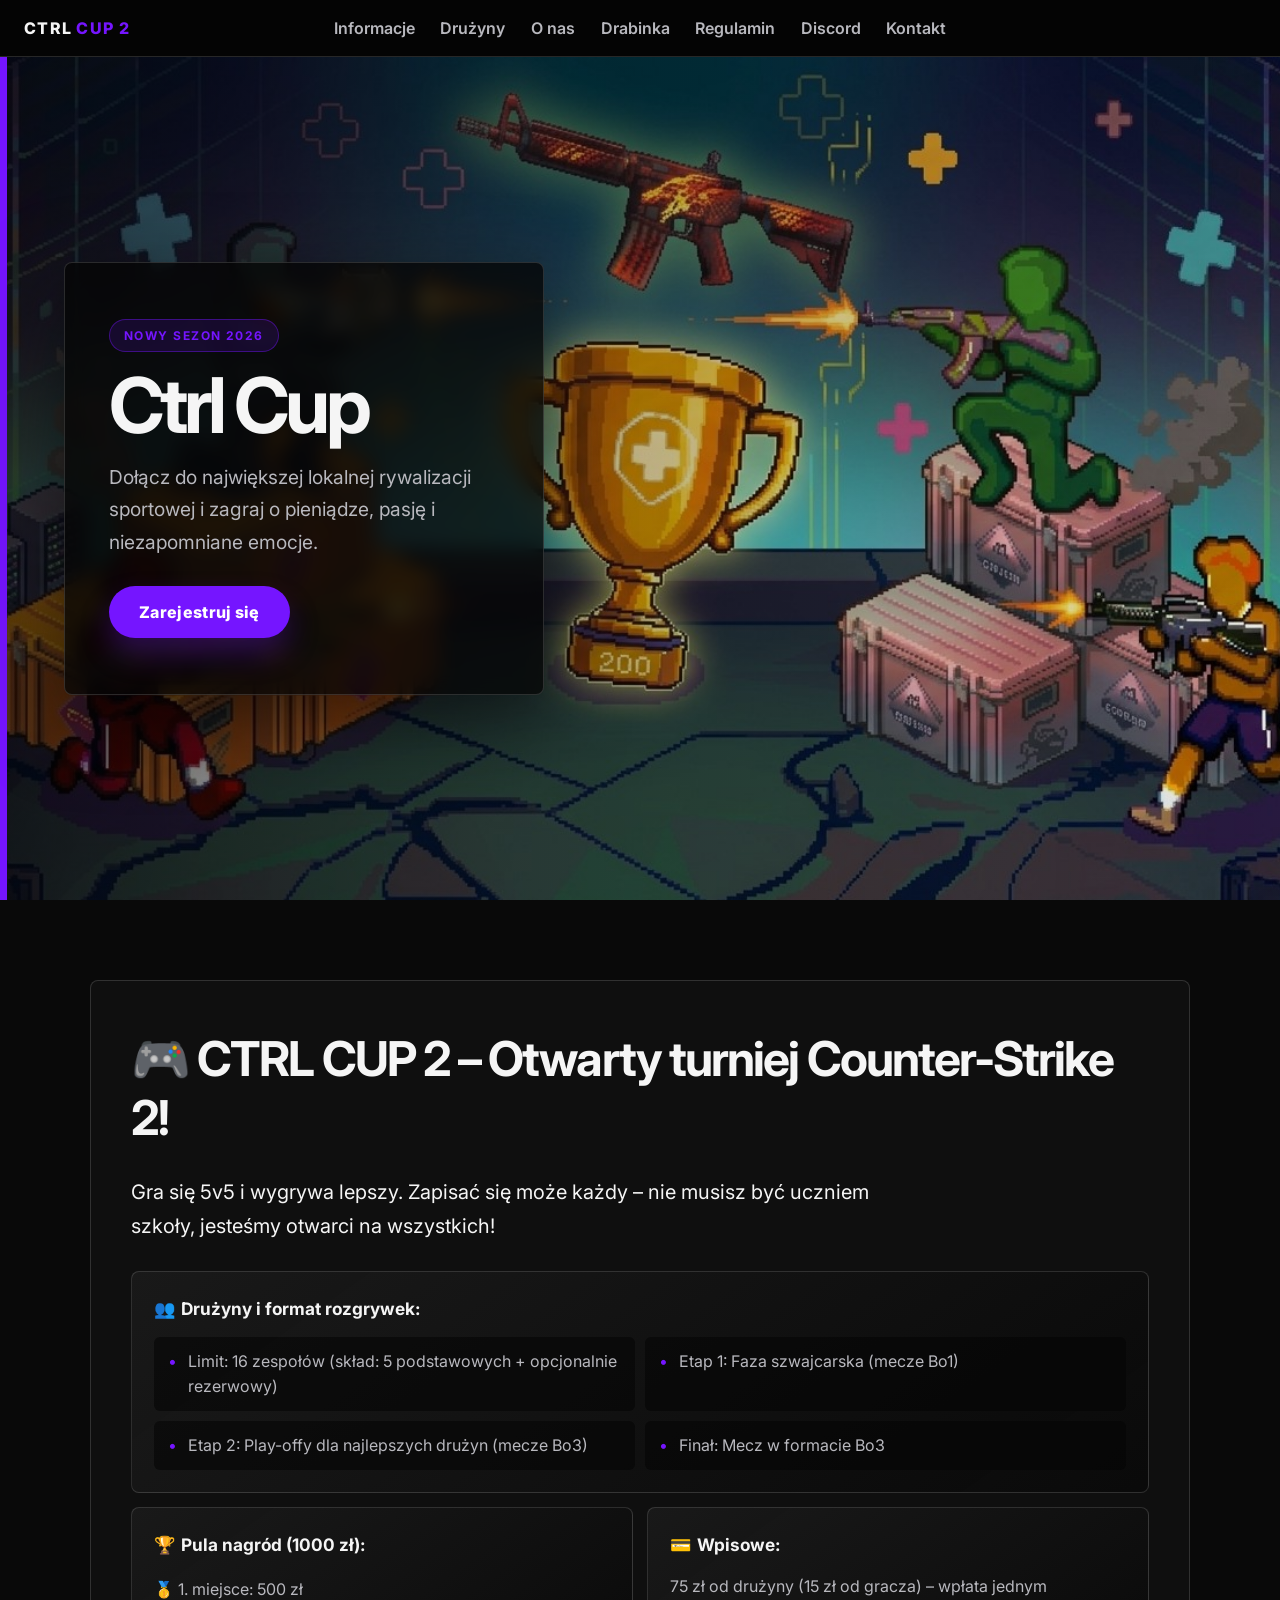
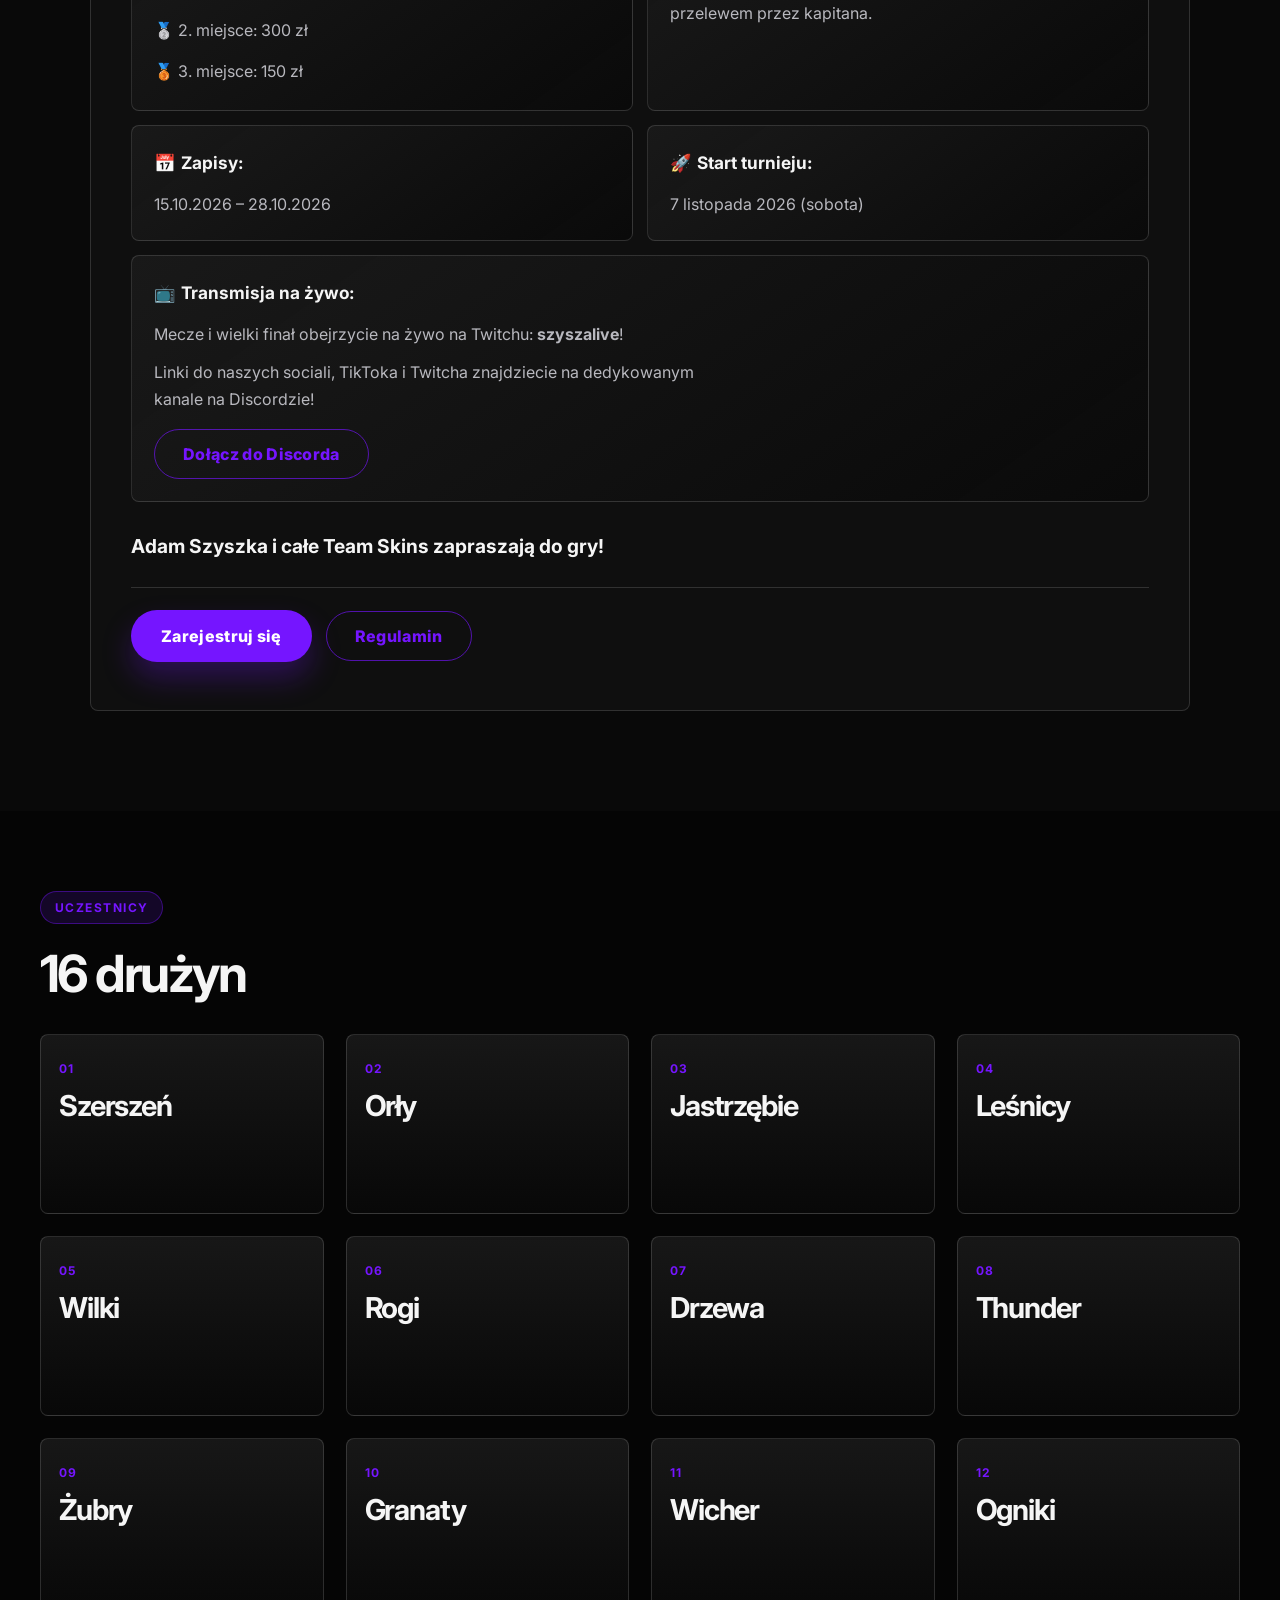
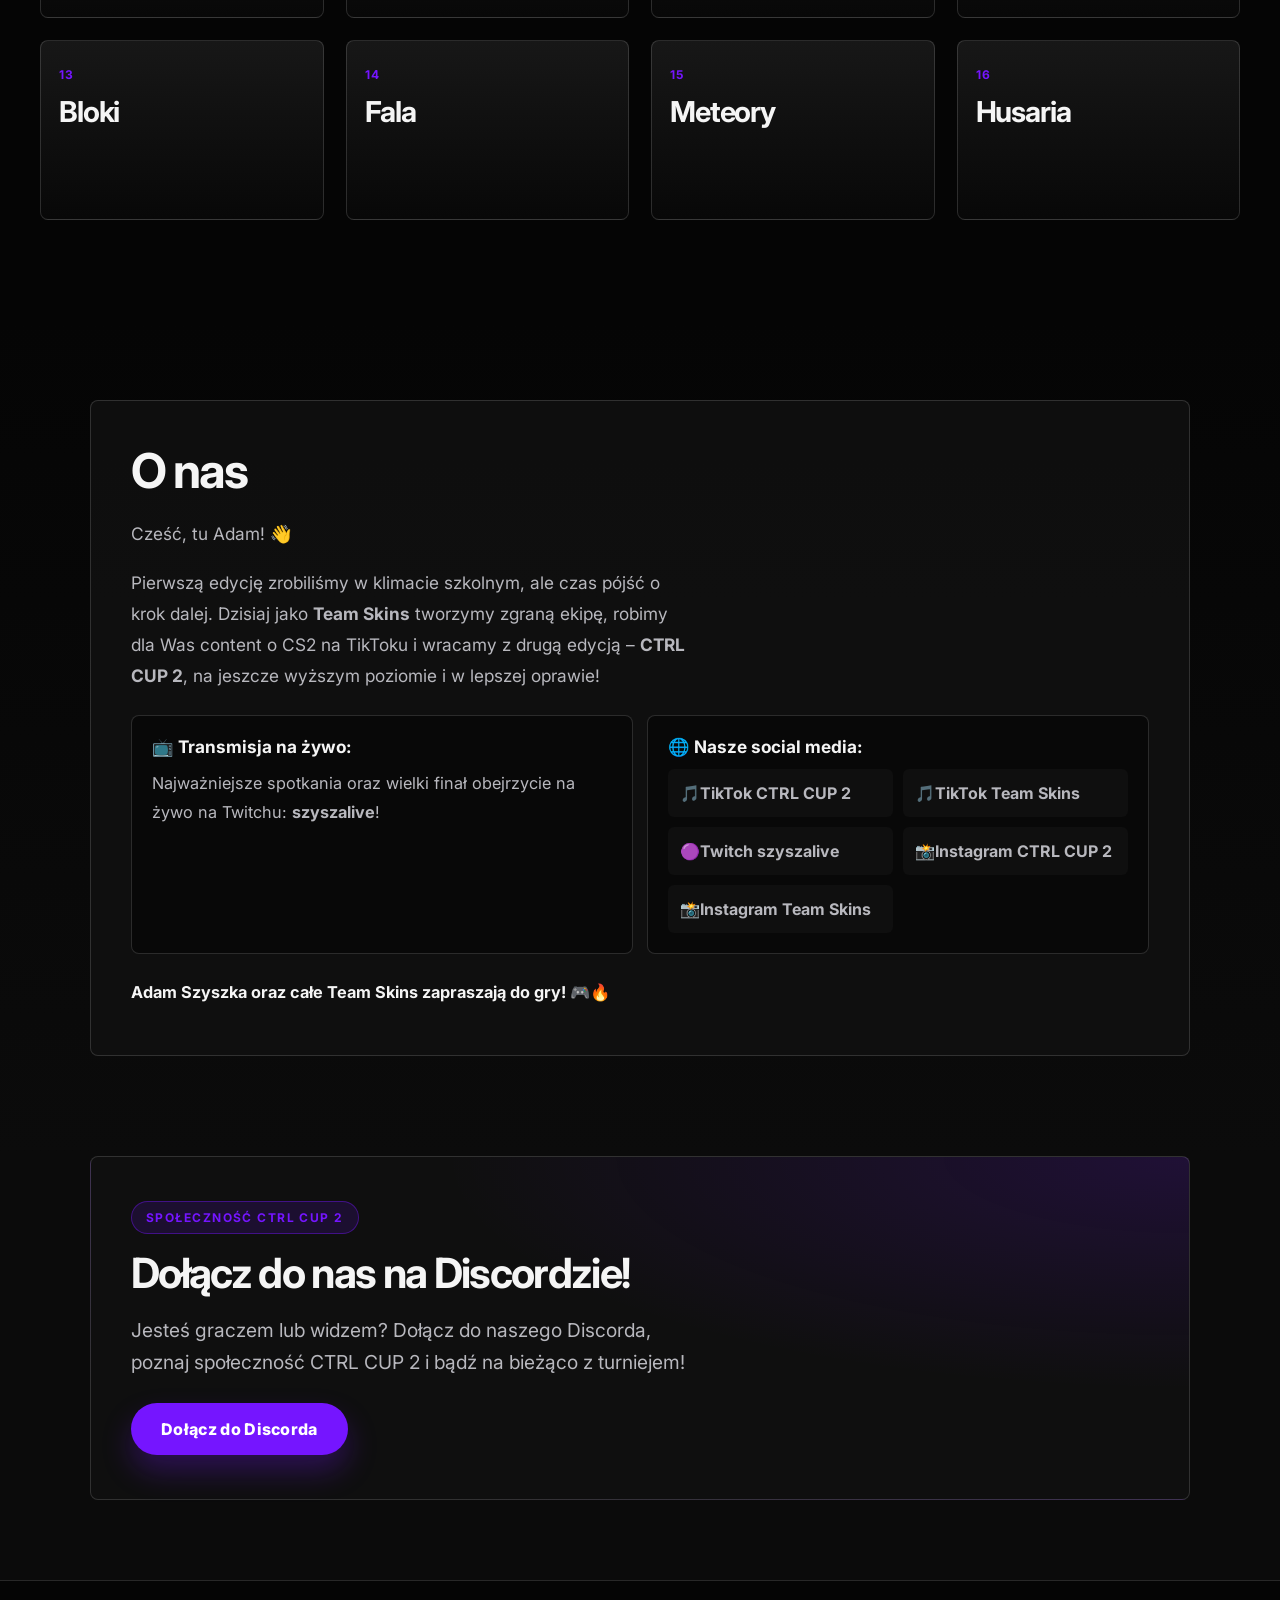
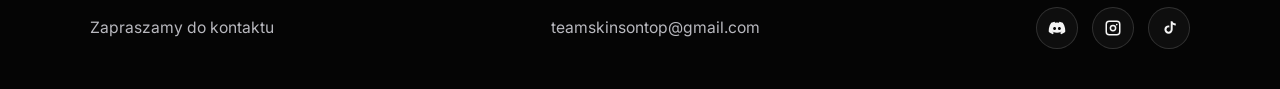
==== index.html @ 1007442a "Working site" ====
<!doctype html>
<html lang="pl">
  <head>
    <meta charset="UTF-8" />
    <meta name="viewport" content="width=device-width, initial-scale=1.0" />
    <title>Ctrl Cup</title>
    <meta
      name="description"
      content="Turniej Szyszka – sportowa rywalizacja w nowoczesnym, ciemnym stylu."
    />
    <link rel="preconnect" href="https://fonts.googleapis.com" />
    <link rel="preconnect" href="https://fonts.gstatic.com" crossorigin />
    <link
      href="https://fonts.googleapis.com/css2?family=Inter:wght@400;500;600;700;800&display=swap"
      rel="stylesheet"
    />
    <link rel="stylesheet" href="style.css" />
  </head>
  <body>
    <header class="topbar">
      <div class="topbar__inner">
        <a
          class="topbar__logo"
          href="index.html"
          aria-label="CTRL CUP 2 — strona główna"
        >
          CTRL <span>CUP 2</span>
        </a>
        <button
          class="topbar__toggle"
          type="button"
          aria-label="Otwórz menu"
          aria-expanded="false"
          aria-controls="main-menu"
        >
          <span></span>
          <span></span>
          <span></span>
        </button>
        <nav class="topbar__nav" id="main-menu" aria-label="Menu główne">
          <a href="#informacje">Informacje</a>
          <a href="#druzyny">Drużyny</a>
          <a href="#about">O nas</a>
          <a href="jce-cup-swiss.html">Drabinka</a>
          <a href="regulamin.html">Regulamin</a>
          <a href="#discord">Discord</a>
          <a href="#contact">Kontakt</a>
        </nav>
      </div>
    </header>

    <main>
      <section class="hero" id="info">
        <div class="hero__content">
          <span class="eyebrow">Nowy sezon 2026</span>
          <h1>Ctrl Cup</h1>
          <p>
            Dołącz do największej lokalnej rywalizacji sportowej i zagraj o
            pieniądze, pasję i niezapomniane emocje.
          </p>
          <a
            class="primary-button"
            href="https://forms.gle/97LuzkFLxZJKTamG8"
            target="_blank"
            rel="noopener noreferrer"
            >Zarejestruj się</a
          >
        </div>
      </section>

      <section class="info" id="informacje">
        <div class="info__container">
          <h2>
            🎮 <strong>CTRL CUP 2</strong> – Otwarty turniej Counter-Strike 2!
          </h2>
          <p class="info__intro">
            Gra się 5v5 i wygrywa lepszy. Zapisać się może każdy – nie musisz
            być uczniem szkoły, jesteśmy otwarci na wszystkich!
          </p>
          <div class="info__cards">
            <article class="info__card info__card--format">
              <p class="info__card-title">
                👥 <strong>Drużyny i format rozgrywek:</strong>
              </p>
              <ul>
                <li>
                  Limit: 16 zespołów (skład: 5 podstawowych + opcjonalnie
                  rezerwowy)
                </li>
                <li>Etap 1: Faza szwajcarska (mecze Bo1)</li>
                <li>Etap 2: Play-offy dla najlepszych drużyn (mecze Bo3)</li>
                <li>Finał: Mecz w formacie Bo3</li>
              </ul>
            </article>
            <article class="info__card">
              <p class="info__card-title">
                🏆 <strong>Pula nagród (1000 zł):</strong>
              </p>
              <ul class="info__prizes">
                <li>🥇 1. miejsce: 500 zł</li>
                <li>🥈 2. miejsce: 300 zł</li>
                <li>🥉 3. miejsce: 150 zł</li>
              </ul>
            </article>
            <article class="info__card">
              <p class="info__card-title">💳 <strong>Wpisowe:</strong></p>
              <p>
                75 zł od drużyny (15 zł od gracza) – wpłata jednym przelewem
                przez kapitana.
              </p>
            </article>
            <article class="info__card">
              <p class="info__card-title">📅 <strong>Zapisy:</strong></p>
              <p>15.10.2026 – 28.10.2026</p>
            </article>
            <article class="info__card">
              <p class="info__card-title">
                🚀 <strong>Start turnieju:</strong>
              </p>
              <p>7 listopada 2026 (sobota)</p>
            </article>
            <article class="info__card info__card--stream">
              <p class="info__card-title">
                📺 <strong>Transmisja na żywo:</strong>
              </p>
              <p>
                Mecze i wielki finał obejrzycie na żywo na Twitchu:
                <strong>szyszalive</strong>!
              </p>
              <p>
                Linki do naszych sociali, TikToka i Twitcha znajdziecie na
                dedykowanym kanale na Discordzie!
              </p>
              <a
                href="https://discord.gg/KyXP9p6bDp"
                class="secondary-button"
                target="_blank"
                rel="noopener noreferrer"
                >Dołącz do Discorda</a
              >
            </article>
          </div>
          <p class="info__closing">
            Adam Szyszka i całe Team Skins zapraszają do gry!
          </p>
          <div class="info__actions">
            <a
              class="primary-button"
              href="https://forms.gle/97LuzkFLxZJKTamG8"
              target="_blank"
              rel="noopener noreferrer"
              >Zarejestruj się</a
            >
            <a href="regulamin.html" class="secondary-button">Regulamin</a>
          </div>
        </div>
      </section>

      <section class="teams" id="druzyny" aria-label="Drużyny turnieju">
        <div class="teams__container">
          <div class="teams__header">
            <span class="eyebrow">Uczestnicy</span>
            <h2>16 drużyn</h2>
          </div>

          <div class="team-grid">
            <article class="team-card">
              <div class="team-card__content">
                <span class="team-card__number">01</span>
                <h3>Szerszeń</h3>
              </div>
              <ul class="team-card__players">
                <li>Jan</li>
                <li>Bartek</li>
                <li>Michał</li>
                <li>Olek</li>
                <li>Kuba</li>
              </ul>
            </article>

            <article class="team-card">
              <div class="team-card__content">
                <span class="team-card__number">02</span>
                <h3>Orły</h3>
              </div>
              <ul class="team-card__players">
                <li>Łukasz</li>
                <li>Patryk</li>
                <li>Dominik</li>
                <li>Paweł</li>
                <li>Karol</li>
              </ul>
            </article>

            <article class="team-card">
              <div class="team-card__content">
                <span class="team-card__number">03</span>
                <h3>Jastrzębie</h3>
              </div>
              <ul class="team-card__players">
                <li>Adam</li>
                <li>Mateusz</li>
                <li>Filip</li>
                <li>Tomek</li>
                <li>Marcin</li>
              </ul>
            </article>

            <article class="team-card">
              <div class="team-card__content">
                <span class="team-card__number">04</span>
                <h3>Leśnicy</h3>
              </div>
              <ul class="team-card__players">
                <li>Kacper</li>
                <li>Jakub</li>
                <li>Tom</li>
                <li>Rafał</li>
                <li>Piotr</li>
              </ul>
            </article>

            <article class="team-card">
              <div class="team-card__content">
                <span class="team-card__number">05</span>
                <h3>Wilki</h3>
              </div>
              <ul class="team-card__players">
                <li>Jarek</li>
                <li>Igor</li>
                <li>Wiktor</li>
                <li>Daniel</li>
                <li>Szymon</li>
              </ul>
            </article>

            <article class="team-card">
              <div class="team-card__content">
                <span class="team-card__number">06</span>
                <h3>Rogi</h3>
              </div>
              <ul class="team-card__players">
                <li>Jacek</li>
                <li>Krystian</li>
                <li>Maciek</li>
                <li>Roman</li>
                <li>Artur</li>
              </ul>
            </article>

            <article class="team-card">
              <div class="team-card__content">
                <span class="team-card__number">07</span>
                <h3>Drzewa</h3>
              </div>
              <ul class="team-card__players">
                <li>Miłosz</li>
                <li>Dawid</li>
                <li>Leszek</li>
                <li>Wojtek</li>
                <li>Oskar</li>
              </ul>
            </article>

            <article class="team-card">
              <div class="team-card__content">
                <span class="team-card__number">08</span>
                <h3>Thunder</h3>
              </div>
              <ul class="team-card__players">
                <li>Bartosz</li>
                <li>Łukasz</li>
                <li>Grzegorz</li>
                <li>Damian</li>
                <li>Paweł</li>
              </ul>
            </article>

            <article class="team-card">
              <div class="team-card__content">
                <span class="team-card__number">09</span>
                <h3>Żubry</h3>
              </div>
              <ul class="team-card__players">
                <li>Radosław</li>
                <li>Andrzej</li>
                <li>Stefan</li>
                <li>Robert</li>
                <li>Mariusz</li>
              </ul>
            </article>

            <article class="team-card">
              <div class="team-card__content">
                <span class="team-card__number">10</span>
                <h3>Granaty</h3>
              </div>
              <ul class="team-card__players">
                <li>Hubert</li>
                <li>Marcel</li>
                <li>Franek</li>
                <li>Leon</li>
                <li>Alan</li>
              </ul>
            </article>

            <article class="team-card">
              <div class="team-card__content">
                <span class="team-card__number">11</span>
                <h3>Wicher</h3>
              </div>
              <ul class="team-card__players">
                <li>Józef</li>
                <li>Amadeusz</li>
                <li>Borys</li>
                <li>Staszek</li>
                <li>Ryszard</li>
              </ul>
            </article>

            <article class="team-card">
              <div class="team-card__content">
                <span class="team-card__number">12</span>
                <h3>Ogniki</h3>
              </div>
              <ul class="team-card__players">
                <li>Mateusz</li>
                <li>Wojciech</li>
                <li>Przemek</li>
                <li>Kamil</li>
                <li>Gienek</li>
              </ul>
            </article>

            <article class="team-card">
              <div class="team-card__content">
                <span class="team-card__number">13</span>
                <h3>Bloki</h3>
              </div>
              <ul class="team-card__players">
                <li>Rafał</li>
                <li>Igor</li>
                <li>Cyprian</li>
                <li>Maciej</li>
                <li>Kevin</li>
              </ul>
            </article>

            <article class="team-card">
              <div class="team-card__content">
                <span class="team-card__number">14</span>
                <h3>Fala</h3>
              </div>
              <ul class="team-card__players">
                <li>Przemek</li>
                <li>Maciek</li>
                <li>Rafał</li>
                <li>Wiktor</li>
                <li>Daniel</li>
              </ul>
            </article>

            <article class="team-card">
              <div class="team-card__content">
                <span class="team-card__number">15</span>
                <h3>Meteory</h3>
              </div>
              <ul class="team-card__players">
                <li>Oskar</li>
                <li>Juliusz</li>
                <li>Patryk</li>
                <li>Dominik</li>
                <li>Mikołaj</li>
              </ul>
            </article>

            <article class="team-card">
              <div class="team-card__content">
                <span class="team-card__number">16</span>
                <h3>Husaria</h3>
              </div>
              <ul class="team-card__players">
                <li>Marcin</li>
                <li>Karol</li>
                <li>Dawid</li>
                <li>Bartek</li>
                <li>Łukasz</li>
              </ul>
            </article>
          </div>
        </div>
      </section>

      <section class="about" id="about">
        <div class="about__container">
          <div class="about__text">
            <h2>O nas</h2>
            <p class="about__greeting">Cześć, tu Adam! 👋</p>
            <p>
              Pierwszą edycję zrobiliśmy w klimacie szkolnym, ale czas pójść o
              krok dalej. Dzisiaj jako <strong>Team Skins</strong> tworzymy
              zgraną ekipę, robimy dla Was content o CS2 na TikToku i wracamy z
              drugą edycją – <strong>CTRL CUP 2</strong>, na jeszcze wyższym
              poziomie i w lepszej oprawie!
            </p>
          </div>
          <div class="about__details">
            <article class="about__block">
              <h3>📺 <strong>Transmisja na żywo:</strong></h3>
              <p>
                Najważniejsze spotkania oraz wielki finał obejrzycie na żywo na
                Twitchu: <strong>szyszalive</strong>!
              </p>
            </article>
            <article class="about__block">
              <h3>🌐 <strong>Nasze social media:</strong></h3>
              <ul class="about__social-list">
                <li>
                  <a
                    href="https://www.tiktok.com/@ctrlcup2"
                    target="_blank"
                    rel="noopener noreferrer"
                    >🎵 <strong>TikTok CTRL CUP 2</strong></a
                  >
                </li>
                <li>
                  <a
                    href="https://www.tiktok.com/@teamskinsontop"
                    target="_blank"
                    rel="noopener noreferrer"
                    >🎵 <strong>TikTok Team Skins</strong></a
                  >
                </li>
                <li>
                  <a
                    href="https://www.twitch.tv/szyszalive"
                    target="_blank"
                    rel="noopener noreferrer"
                    >🟣 <strong>Twitch szyszalive</strong></a
                  >
                </li>
                <li>
                  <a
                    href="https://www.instagram.com/_ctrlcup2/"
                    target="_blank"
                    rel="noopener noreferrer"
                    >📸 <strong>Instagram CTRL CUP 2</strong></a
                  >
                </li>
                <li>
                  <a
                    href="https://www.instagram.com/teamskinsontop/"
                    target="_blank"
                    rel="noopener noreferrer"
                    >📸 <strong>Instagram Team Skins</strong></a
                  >
                </li>
              </ul>
            </article>
          </div>
          <p class="about__closing">
            Adam Szyszka oraz całe <strong>Team Skins</strong> zapraszają do
            gry! 🎮🔥
          </p>
        </div>
      </section>

      <section class="discord" id="discord">
        <div class="discord__container">
          <span class="eyebrow">Społeczność CTRL CUP 2</span>
          <h2>Dołącz do nas na Discordzie!</h2>
          <p>
            Jesteś graczem lub widzem? Dołącz do naszego Discorda, poznaj
            społeczność CTRL CUP 2 i bądź na bieżąco z turniejem!
          </p>
          <a
            class="primary-button"
            id="discord-join"
            href="https://discord.gg/KyXP9p6bDp"
            target="_blank"
            rel="noopener noreferrer"
          >
            Dołącz do Discorda
          </a>
        </div>
      </section>
    </main>

    <footer class="footer" id="contact">
      <div class="footer__container">
        <p>Zapraszamy do kontaktu</p>
        <a href="mailto:teamskinsontop@gmail.com">teamskinsontop@gmail.com</a>
        <div class="footer__socials">
          <a
            href="https://discord.gg/KyXP9p6bDp"
            target="_blank"
            rel="noopener noreferrer"
            aria-label="Discord"
          >
            <svg viewBox="0 0 24 24" aria-hidden="true">
              <path
                d="M19.7 5.1A18.4 18.4 0 0 0 15.2 3.7l-.6 1.2a17 17 0 0 0-5.2 0l-.6-1.2a18.4 18.4 0 0 0-4.5 1.4C1.5 9.3.7 13.4 1.1 17.4a18.5 18.5 0 0 0 5.5 2.8l1.2-2a11.9 11.9 0 0 1-1.9-.9l.5-.4a13.2 13.2 0 0 0 11.2 0l.5.4a11.9 11.9 0 0 1-1.9.9l1.2 2a18.5 18.5 0 0 0 5.5-2.8c.5-4.7-.8-8.8-3.2-12.3ZM8.8 14.7c-1.1 0-2-.9-2-2s.9-2 2-2 2 .9 2 2-.9 2-2 2Zm6.4 0c-1.1 0-2-.9-2-2s.9-2 2-2 2 .9 2 2-.9 2-2 2Z"
              />
            </svg>
          </a>
          <a
            href="https://www.instagram.com/_ctrlcup2/"
            target="_blank"
            rel="noreferrer"
            aria-label="Instagram"
          >
            <svg viewBox="0 0 24 24" aria-hidden="true">
              <path
                d="M7 2h10a5 5 0 0 1 5 5v10a5 5 0 0 1-5 5H7a5 5 0 0 1-5-5V7a5 5 0 0 1 5-5Zm0 2a3 3 0 0 0-3 3v10a3 3 0 0 0 3 3h10a3 3 0 0 0 3-3V7a3 3 0 0 0-3-3H7Zm5 3.5A4.5 4.5 0 1 1 7.5 12 4.5 4.5 0 0 1 12 7.5Zm0 2A2.5 2.5 0 1 0 14.5 12 2.5 2.5 0 0 0 12 9.5Zm5-3.2a1.1 1.1 0 1 1-1.1 1.1 1.1 1.1 0 0 1 1.1-1.1Z"
              />
            </svg>
          </a>
          <a
            href="https://www.tiktok.com/@ctrlcup2"
            target="_blank"
            rel="noreferrer"
            aria-label="TikTok"
          >
            <svg viewBox="0 0 24 24" aria-hidden="true">
              <path
                d="M16.5 3c.8 1.8 2.2 3 4.5 3v2.6c-1.5 0-2.8-.4-4.1-1.3V14a5.5 5.5 0 1 1-5.5-5.5c.3 0 .7 0 1 .1v2.8a2.8 2.8 0 1 0 1.9 2.6V3h2.2Z"
              />
            </svg>
          </a>
        </div>
      </div>
    </footer>
    <script>
      const menuToggle = document.querySelector(".topbar__toggle");
      const mainMenu = document.querySelector(".topbar__nav");

      function setMenuOpen(isOpen) {
        menuToggle.setAttribute("aria-expanded", String(isOpen));
        menuToggle.setAttribute(
          "aria-label",
          isOpen ? "Zamknij menu" : "Otwórz menu",
        );
        mainMenu.classList.toggle("is-open", isOpen);
      }

      menuToggle.addEventListener("click", () => {
        setMenuOpen(menuToggle.getAttribute("aria-expanded") !== "true");
      });

      mainMenu.addEventListener("click", (event) => {
        if (event.target.closest("a")) setMenuOpen(false);
      });

      document.addEventListener("keydown", (event) => {
        if (event.key === "Escape") setMenuOpen(false);
      });
    </script>
  </body>
</html>
---- style.css ----
:root {
  --topbar-height: 57px;
  --bg: #050505;
  --bg-2: #111111;
  --panel: rgba(15, 15, 15, 0.84);
  --primary: #7515ff;
  --primary-dark: #5f0de0;
  --text: #f5f5f5;
  --muted: #b8b8be;
  --line: rgba(255, 255, 255, 0.14);
}

* {
  box-sizing: border-box;
  margin: 0;
  padding: 0;
}

html {
  scroll-behavior: smooth;
  scroll-padding-top: 90px;
}

html,
body {
  min-height: 100%;
}

body {
  margin: 0;
  font-family: "Inter", sans-serif;
  color: var(--text);
  background: var(--bg);
}

main {
  width: 100%;
}

.topbar {
  position: sticky;
  top: 0;
  z-index: 100;
  background: rgba(5, 5, 5, 0.88);
  backdrop-filter: blur(12px);
  border-bottom: 1px solid var(--line);
}

.topbar__inner {
  width: 100%;
  padding: 0 24px;
  display: grid;
  grid-template-columns: 1fr auto 1fr;
  align-items: center;
}

.topbar__logo {
  flex: 0 0 auto;
  color: var(--text);
  font-size: 1rem;
  font-weight: 800;
  letter-spacing: 0.08em;
  text-decoration: none;
  white-space: nowrap;
}

.topbar__logo span {
  color: var(--primary);
}

.topbar__toggle {
  display: none;
}

.topbar__nav {
  grid-column: 2;
  height: 56px;
  padding: 0;
  display: flex;
  justify-content: center;
  align-items: center;
  gap: clamp(12px, 2vw, 28px);
  flex-wrap: wrap;
}

.topbar__nav a {
  color: var(--muted);
  text-decoration: none;
  font-weight: 600;
  transition: color 0.2s ease;
}

.topbar__nav a:hover {
  color: var(--text);
}

.hero {
  position: relative;
  min-height: calc(100vh - var(--topbar-height));
  min-height: calc(100dvh - var(--topbar-height));
  display: flex;
  align-items: center;
  justify-content: flex-start;
  padding: 60px 5vw;
  overflow: hidden;
  background: #050505;
}

.hero::before {
  position: absolute;
  inset: 0;
  content: "";
  background-image:
    linear-gradient(
      90deg,
      rgba(5, 5, 5, 0.62) 0%,
      rgba(5, 5, 5, 0.3) 38%,
      rgba(5, 5, 5, 0.08) 100%
    ),
    url("turniej2.jpg");
  background-size: cover;
  background-position: center;
}

.hero::after {
  position: absolute;
  inset: 0 auto 0 0;
  width: 7px;
  content: "";
  background: var(--primary);
}

.hero__content {
  width: min(480px, 100%);
  padding: 56px 44px;
  position: relative;
  z-index: 1;
  background: rgba(5, 5, 5, 0.78);
  border: 1px solid var(--line);
  border-radius: 8px;
  box-shadow: 0 25px 80px rgba(0, 0, 0, 0.55);
  backdrop-filter: blur(10px);
  text-align: left;
}

.eyebrow {
  display: inline-block;
  margin-bottom: 18px;
  padding: 8px 14px;
  border-radius: 999px;
  background: rgba(117, 21, 255, 0.14);
  border: 1px solid rgba(117, 21, 255, 0.42);
  color: var(--primary);
  font-size: 0.75rem;
  font-weight: 700;
  letter-spacing: 0.12em;
  text-transform: uppercase;
}

h1 {
  font-size: clamp(2.8rem, 6vw, 5rem);
  line-height: 0.95;
  letter-spacing: -0.06em;
  margin-bottom: 18px;
}

p {
  font-size: clamp(1rem, 2vw, 1.2rem);
  line-height: 1.7;
  color: var(--muted);
  max-width: 560px;
  margin-bottom: 28px;
}

button {
  border: none;
  border-radius: 999px;
  padding: 16px 30px;
  background: var(--primary);
  color: #ffffff;
  font-size: 1rem;
  font-weight: 800;
  letter-spacing: 0.02em;
  cursor: pointer;
  transition:
    transform 0.2s ease,
    box-shadow 0.2s ease;
  box-shadow: 0 16px 30px rgba(117, 21, 255, 0.28);
}

button:hover {
  transform: translateY(-2px);
  box-shadow: 0 20px 36px rgba(117, 21, 255, 0.42);
}

.info {
  background: #090909;
  padding: 80px 20px 100px;
}

.info__container {
  max-width: 1100px;
  margin: 0 auto;
  background: rgba(17, 17, 17, 0.84);
  border: 1px solid var(--line);
  border-radius: 8px;
  padding: 48px 40px;
}

.info h2 {
  font-size: clamp(2rem, 4vw, 3rem);
  margin-bottom: 28px;
  letter-spacing: -0.04em;
}

.info__list {
  display: grid;
  gap: 16px;
  margin-bottom: 30px;
}

.info__list p {
  margin: 0;
  color: var(--muted);
  font-size: 1.05rem;
}

.info__intro {
  max-width: 760px;
  margin: 0 0 28px;
  color: var(--text);
  font-size: clamp(1.05rem, 2vw, 1.25rem);
}

.info__cards {
  display: grid;
  grid-template-columns: repeat(2, minmax(0, 1fr));
  gap: 14px;
}

.info__card {
  padding: 22px;
  border: 1px solid var(--line);
  border-radius: 8px;
  background: linear-gradient(
    145deg,
    rgba(28, 28, 28, 0.82),
    rgba(8, 8, 8, 0.72)
  );
}

.info__card--format,
.info__card--stream {
  grid-column: 1 / -1;
}

.info__card-title {
  margin: 0 0 14px;
  color: var(--text);
  font-size: 1.08rem;
}

.info__card p:not(.info__card-title) {
  margin: 0;
  font-size: 1rem;
}

.info__card--stream .info__card-title + p + p {
  margin-top: 10px;
}

.info__card ul {
  display: grid;
  grid-template-columns: repeat(2, minmax(0, 1fr));
  gap: 10px;
  list-style: none;
}

.info__card li {
  position: relative;
  padding: 12px 14px 12px 34px;
  border-radius: 6px;
  background: rgba(5, 5, 5, 0.58);
  color: var(--muted);
  line-height: 1.55;
}

.info__card li::before {
  position: absolute;
  left: 14px;
  color: var(--primary);
  content: "•";
}

.info__card .info__prizes {
  grid-template-columns: 1fr;
  gap: 8px;
}

.info__card .info__prizes li {
  padding: 4px 0;
  background: transparent;
}

.info__card .info__prizes li::before {
  content: none;
}

.info__closing {
  margin: 28px 0 0;
  color: var(--text);
  font-weight: 700;
}

.info__actions {
  display: flex;
  flex-wrap: wrap;
  align-items: center;
  justify-content: flex-start;
  gap: 14px;
  margin-top: 24px;
  padding-top: 22px;
  border-top: 1px solid var(--line);
}

.secondary-button {
  display: inline-flex;
  align-items: center;
  justify-content: center;
  width: fit-content;
  padding: 14px 28px;
  background: transparent;
  border: 1px solid rgba(117, 21, 255, 0.65);
  color: var(--primary);
  box-shadow: none;
  border-radius: 999px;
  font-size: 1rem;
  font-weight: 800;
  letter-spacing: 0.02em;
  text-decoration: none;
  transition:
    transform 0.2s ease,
    background 0.2s ease;
}

.secondary-button:hover {
  background: rgba(117, 21, 255, 0.12);
  transform: translateY(-2px);
}

.rules-page {
  min-height: calc(100vh - var(--topbar-height));
  padding: 64px 20px 88px;
  background:
    radial-gradient(
      ellipse at 50% 0%,
      rgba(117, 21, 255, 0.14),
      transparent 42%
    ),
    #050505;
}

.rules-page__container {
  max-width: 1000px;
  margin: 0 auto;
}

.rules-page__header {
  margin-bottom: 32px;
}

.rules-page__header h1 {
  margin-bottom: 16px;
}

.rules-page__header p {
  margin: 0;
}

.rules-list {
  display: grid;
  gap: 14px;
  list-style: none;
  counter-reset: rules;
}

.rules-list > li {
  position: relative;
  padding: 26px 30px 26px 76px;
  border: 1px solid var(--line);
  border-radius: 8px;
  background: rgba(17, 17, 17, 0.84);
  counter-increment: rules;
}

.rules-list > li::before {
  position: absolute;
  top: 25px;
  left: 28px;
  color: var(--primary);
  content: counter(rules, decimal-leading-zero);
  font-size: 0.9rem;
  font-weight: 800;
  letter-spacing: 0.08em;
}

.rules-list h2 {
  margin: 0 0 10px;
  font-size: 1.25rem;
}

.rules-list p,
.rules-list ul {
  max-width: none;
  margin: 0;
  color: var(--muted);
  font-size: 1rem;
  line-height: 1.75;
}

.rules-list > li > p + p,
.rules-list > li > p + ul,
.rules-list > li > ul + p {
  margin-top: 10px;
}

.rules-list ul {
  padding-left: 20px;
}

.rules-list li li + li {
  margin-top: 4px;
}

.teams {
  background: #050505;
  padding: 80px 20px 100px;
}

.teams__container {
  max-width: 1200px;
  margin: 0 auto;
}

.teams__header {
  margin-bottom: 30px;
}

.teams__header h2 {
  font-size: clamp(2.1rem, 4vw, 3.2rem);
  letter-spacing: -0.05em;
}

.team-grid {
  display: grid;
  grid-template-columns: repeat(4, minmax(180px, 1fr));
  gap: 22px;
}

.team-card {
  position: relative;
  min-height: 180px;
  padding: 22px 18px;
  border-radius: 8px;
  background: linear-gradient(
    180deg,
    rgba(24, 24, 24, 0.96),
    rgba(8, 8, 8, 0.98)
  );
  border: 1px solid var(--line);
  overflow: hidden;
  cursor: pointer;
  transition:
    transform 0.25s ease,
    border-color 0.25s ease,
    box-shadow 0.25s ease;
}

.team-card:hover {
  transform: translateY(-6px);
  border-color: rgba(117, 21, 255, 0.72);
  box-shadow: 0 18px 40px rgba(0, 0, 0, 0.25);
}

.team-card__content {
  position: relative;
  z-index: 2;
  transition:
    opacity 0.2s ease,
    transform 0.2s ease;
}

.team-card__number {
  display: inline-block;
  color: var(--primary);
  font-size: 0.75rem;
  font-weight: 700;
  letter-spacing: 0.12em;
  margin-bottom: 12px;
}

.team-card h3 {
  font-size: 1.8rem;
  letter-spacing: -0.04em;
}

.team-card__players {
  position: absolute;
  inset: 0;
  display: flex;
  flex-direction: column;
  justify-content: center;
  gap: 8px;
  padding: 22px 18px;
  list-style: none;
  background: rgba(5, 5, 5, 0.94);
  opacity: 0;
  transform: translateY(10px);
  transition:
    opacity 0.25s ease,
    transform 0.25s ease;
}

.team-card:hover .team-card__content,
.team-card:focus-within .team-card__content {
  opacity: 0;
  transform: translateY(-8px);
}

.team-card:hover .team-card__players,
.team-card:focus-within .team-card__players {
  opacity: 1;
  transform: translateY(0);
}

.team-card__players li {
  color: var(--text);
  font-size: 0.96rem;
  padding-left: 12px;
  position: relative;
}

.team-card__players li::before {
  content: "•";
  position: absolute;
  left: 0;
  color: var(--primary);
}

.bracket-page {
  height: calc(100vh - var(--topbar-height));
  height: calc(100dvh - var(--topbar-height));
  min-height: 0;
  display: flex;
  flex-direction: column;
  overflow: hidden;
  padding: clamp(20px, 4vh, 40px) 20px;
  background:
    radial-gradient(
      ellipse at 50% 0%,
      rgba(117, 21, 255, 0.14),
      transparent 42%
    ),
    #050505;
}

.bracket-page__container {
  max-width: 1200px;
  width: 100%;
  flex: 1;
  min-height: 0;
  margin: 0 auto;
  display: flex;
  flex-direction: column;
}

.bracket-page__header {
  flex: 0 0 auto;
  margin-bottom: 24px;
}

.bracket-page__header h1 {
  margin-bottom: 16px;
}

.bracket-page__header p {
  margin: 0;
}

.bracket {
  flex: 1;
  min-height: 0;
  display: grid;
  grid-template-columns: repeat(4, minmax(220px, 1fr));
  gap: 24px;
  overflow: auto;
  padding: 4px 2px 18px;
}

.bracket__round h2 {
  margin-bottom: 16px;
  color: var(--primary);
  font-size: 1rem;
}

.bracket__matches {
  display: grid;
  gap: 12px;
}

.bracket-match {
  overflow: hidden;
  border: 1px solid var(--line);
  border-radius: 8px;
  background: rgba(18, 18, 18, 0.94);
}

.bracket-match__team {
  display: flex;
  justify-content: space-between;
  gap: 12px;
  padding: 12px 14px;
  color: var(--text);
  font-size: 0.92rem;
}

.bracket-match__team + .bracket-match__team {
  border-top: 1px solid var(--line);
}

.bracket-match__score {
  color: var(--muted);
  font-variant-numeric: tabular-nums;
}

.bracket-match--final {
  border-color: rgba(117, 21, 255, 0.72);
}

.bracket-match--final .bracket-match__team:first-child {
  color: var(--primary);
}

.about {
  background: linear-gradient(180deg, #050505 0%, #0b0b0b 100%);
  padding: 80px 20px 100px;
}

.about__container {
  max-width: 1100px;
  margin: 0 auto;
  display: flex;
  flex-direction: column;
  align-items: flex-start;
  gap: 24px;
  background: rgba(17, 17, 17, 0.84);
  border: 1px solid var(--line);
  border-radius: 8px;
  padding: 48px 40px;
}

.about__text {
  width: 100%;
  display: grid;
  gap: 18px;
}

.about__text h2 {
  margin: -8px 0 0;
  font-size: clamp(2rem, 4vw, 3rem);
  letter-spacing: -0.04em;
}

.about__text p {
  margin: 0;
  color: var(--muted);
  font-size: 1.08rem;
  line-height: 1.8;
}

.about__details {
  width: 100%;
  display: grid;
  grid-template-columns: repeat(2, minmax(0, 1fr));
  gap: 14px;
}

.about__block {
  padding: 20px;
  background: rgba(5, 5, 5, 0.55);
  border: 1px solid var(--line);
  border-radius: 8px;
}

.about__block h3 {
  margin-bottom: 12px;
  color: var(--text);
  font-size: 1.08rem;
}

.about__block p,
.about__closing {
  margin: 0;
  color: var(--muted);
  font-size: 1.02rem;
  line-height: 1.75;
}

.about__social-list {
  display: grid;
  grid-template-columns: repeat(2, minmax(0, 1fr));
  gap: 10px;
  list-style: none;
}

.about__social-list li {
  min-width: 0;
}

.about__social-list a {
  min-height: 48px;
  display: flex;
  align-items: center;
  width: 100%;
  padding: 10px 12px;
  border-radius: 6px;
  background: rgba(17, 17, 17, 0.8);
  color: var(--muted);
  line-height: 1.5;
  text-decoration: none;
  transition:
    color 0.2s ease,
    background 0.2s ease,
    transform 0.2s ease;
}

.about__social-list a:hover,
.about__social-list a:focus-visible {
  transform: translateY(-2px);
  background: rgba(117, 21, 255, 0.14);
  color: var(--text);
  outline: none;
}

.about__closing {
  color: var(--text);
  font-weight: 700;
}

.info__card--stream .secondary-button {
  margin-top: 16px;
}

.discord {
  padding: 0 20px 80px;
  background: #0b0b0b;
}

.discord__container {
  max-width: 1100px;
  margin: 0 auto;
  padding: 44px 40px;
  border: 1px solid var(--line);
  border-radius: 8px;
  background:
    radial-gradient(
      ellipse at 100% 0%,
      rgba(117, 21, 255, 0.16),
      transparent 48%
    ),
    rgba(17, 17, 17, 0.84);
}

.discord__container h2 {
  margin: -4px 0 16px;
  font-size: clamp(1.8rem, 4vw, 2.6rem);
  letter-spacing: -0.04em;
}

.discord__container p {
  margin: 0 0 24px;
  color: var(--muted);
}

.primary-button {
  display: inline-flex;
  align-items: center;
  justify-content: center;
  width: fit-content;
  padding: 16px 30px;
  border-radius: 999px;
  background: var(--primary);
  box-shadow: 0 16px 30px rgba(117, 21, 255, 0.28);
  color: #ffffff;
  font-size: 1rem;
  font-weight: 800;
  letter-spacing: 0.02em;
  text-decoration: none;
  transition:
    transform 0.2s ease,
    box-shadow 0.2s ease;
}

.primary-button:hover {
  transform: translateY(-2px);
  box-shadow: 0 20px 36px rgba(117, 21, 255, 0.42);
}

.footer {
  background: #050505;
  border-top: 1px solid var(--line);
  padding: 26px 20px 40px;
}

.footer__container {
  max-width: 1100px;
  margin: 0 auto;
  display: flex;
  flex-wrap: wrap;
  align-items: center;
  justify-content: space-between;
  gap: 16px;
}

.footer p,
.footer a {
  margin: 0;
  color: var(--muted);
  text-decoration: none;
  font-size: 0.98rem;
}

.footer a:hover {
  color: var(--text);
}

.footer__socials {
  display: flex;
  align-items: center;
  gap: 14px;
}

.footer__socials a {
  display: inline-flex;
  align-items: center;
  justify-content: center;
  width: 42px;
  height: 42px;
  border-radius: 50%;
  background: rgba(255, 255, 255, 0.04);
  border: 1px solid var(--line);
  transition:
    transform 0.2s ease,
    border-color 0.2s ease;
}

.footer__socials a:hover {
  transform: translateY(-2px);
  border-color: rgba(117, 21, 255, 0.65);
}

.footer__socials svg {
  width: 18px;
  height: 18px;
  fill: var(--text);
}

@media (max-width: 1000px) {
  .team-grid {
    grid-template-columns: repeat(2, minmax(180px, 1fr));
  }
}

@media (max-width: 700px) {
  :root {
    --topbar-height: 61px;
  }

  .topbar__inner {
    position: relative;
    display: flex;
    align-items: center;
    justify-content: space-between;
    padding: 8px 16px;
  }

  .topbar__toggle {
    width: 44px;
    height: 44px;
    flex: 0 0 44px;
    display: flex;
    flex-direction: column;
    align-items: center;
    justify-content: center;
    gap: 5px;
    padding: 0;
    border: 1px solid var(--line);
    border-radius: 6px;
    background: transparent;
    box-shadow: none;
    cursor: pointer;
  }

  .topbar__toggle span {
    display: block;
    width: 20px;
    height: 2px;
    border-radius: 2px;
    background: var(--text);
    transition:
      transform 0.2s ease,
      opacity 0.2s ease;
  }

  .topbar__toggle:hover {
    transform: none;
    box-shadow: none;
  }

  .topbar__toggle[aria-expanded="true"] span:first-child {
    transform: translateY(7px) rotate(45deg);
  }

  .topbar__toggle[aria-expanded="true"] span:nth-child(2) {
    opacity: 0;
  }

  .topbar__toggle[aria-expanded="true"] span:last-child {
    transform: translateY(-7px) rotate(-45deg);
  }

  .topbar__nav {
    position: absolute;
    top: 100%;
    right: 0;
    left: 0;
    flex: none;
    height: auto;
    display: flex;
    flex-direction: column;
    align-items: stretch;
    gap: 0;
    padding: 8px 16px 14px;
    background: rgba(5, 5, 5, 0.98);
    border-bottom: 1px solid var(--line);
    opacity: 0;
    visibility: hidden;
    transform: translateY(-8px);
    transition:
      opacity 0.2s ease,
      transform 0.2s ease,
      visibility 0.2s ease;
  }

  .topbar__nav.is-open {
    opacity: 1;
    visibility: visible;
    transform: translateY(0);
  }

  .topbar__nav a {
    padding: 12px 4px;
  }

  .hero {
    justify-content: center;
    padding: 40px 20px;
  }

  .hero__content {
    padding: 42px 22px;
    text-align: center;
  }

  p {
    margin-bottom: 22px;
  }

  .info__container {
    padding: 32px 22px;
  }

  .info__cards {
    grid-template-columns: 1fr;
  }

  .info__card--format,
  .info__card--stream {
    grid-column: auto;
  }

  .info__card ul {
    grid-template-columns: 1fr;
  }

  .info__actions {
    text-align: center;
  }

  .rules-page {
    padding: 40px 16px 60px;
  }

  .rules-list > li {
    padding: 24px 20px 24px 58px;
  }

  .rules-list > li::before {
    top: 24px;
    left: 20px;
  }

  .team-grid {
    grid-template-columns: 1fr;
  }

  .about__container {
    padding: 32px 22px;
  }

  .discord__container {
    padding: 32px 22px;
  }

  .about__details,
  .about__social-list {
    grid-template-columns: 1fr;
  }

  .footer__container {
    flex-direction: column;
    align-items: flex-start;
  }
}
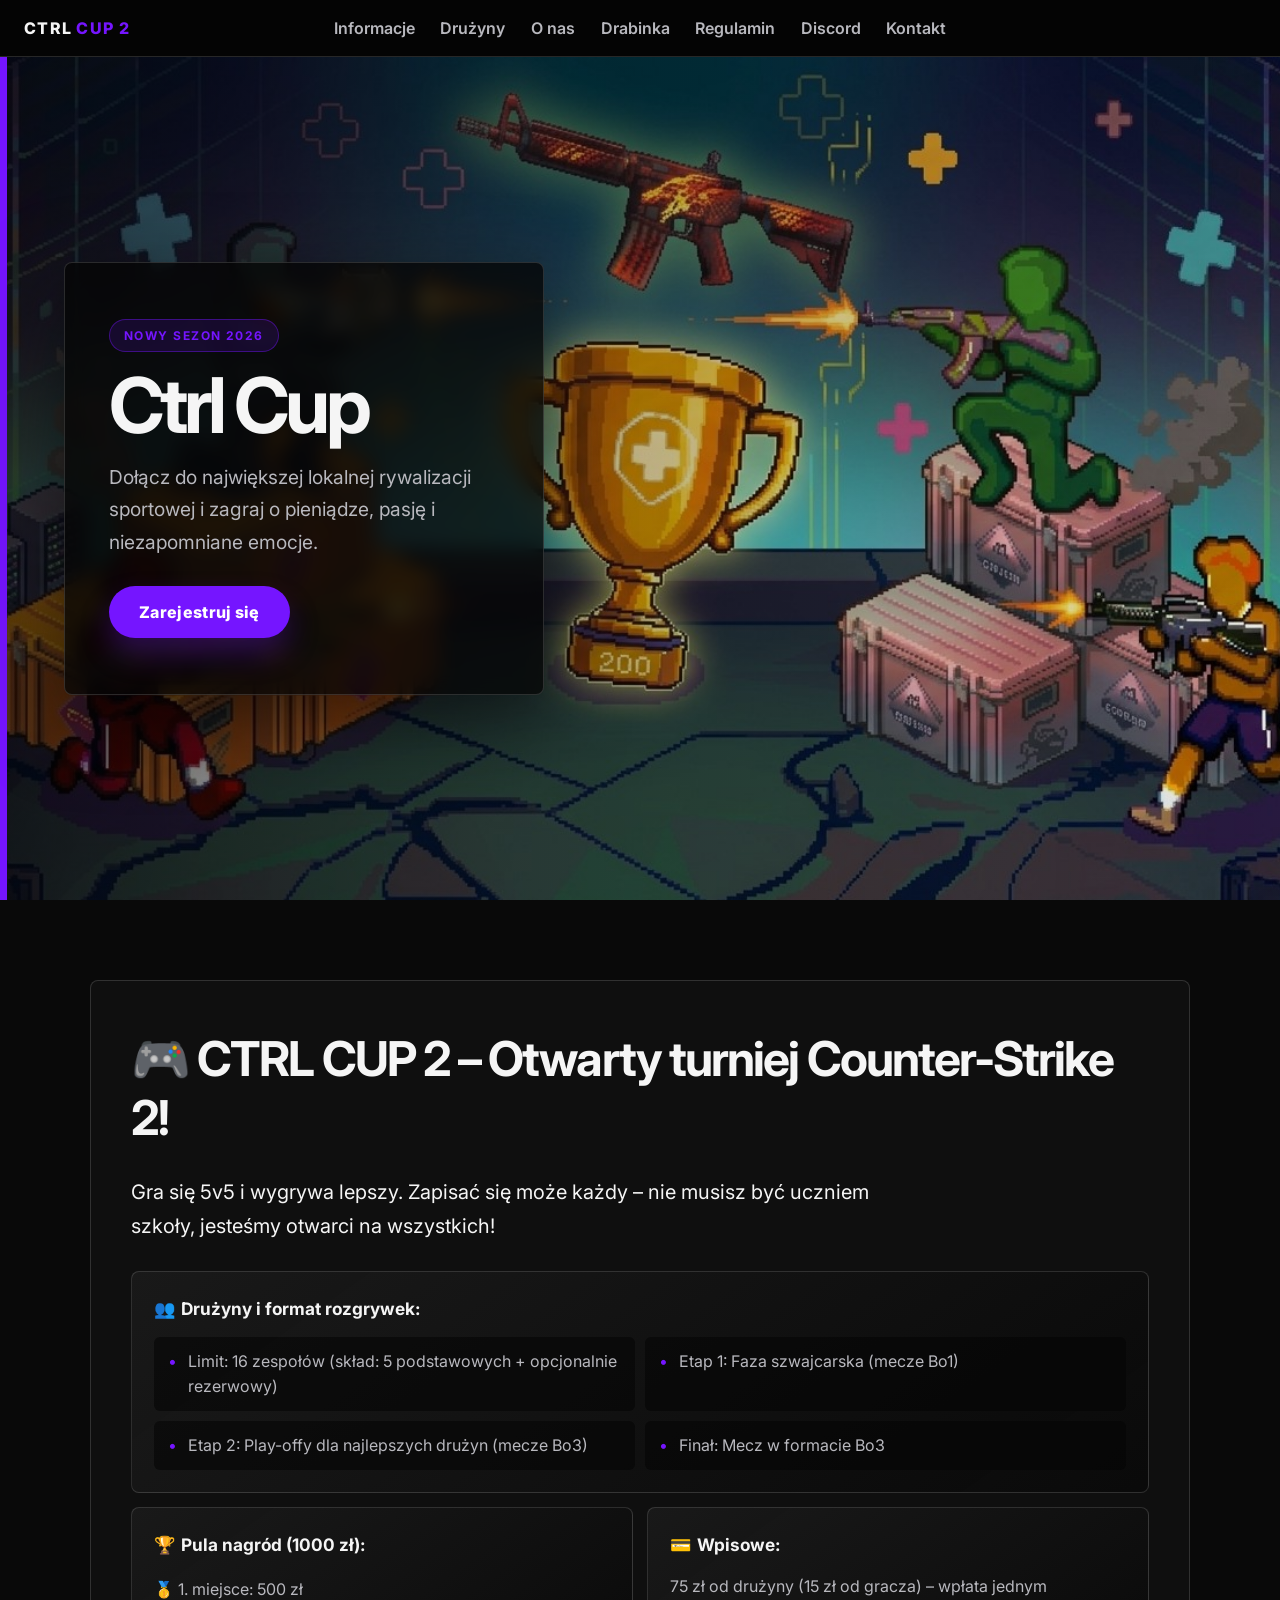
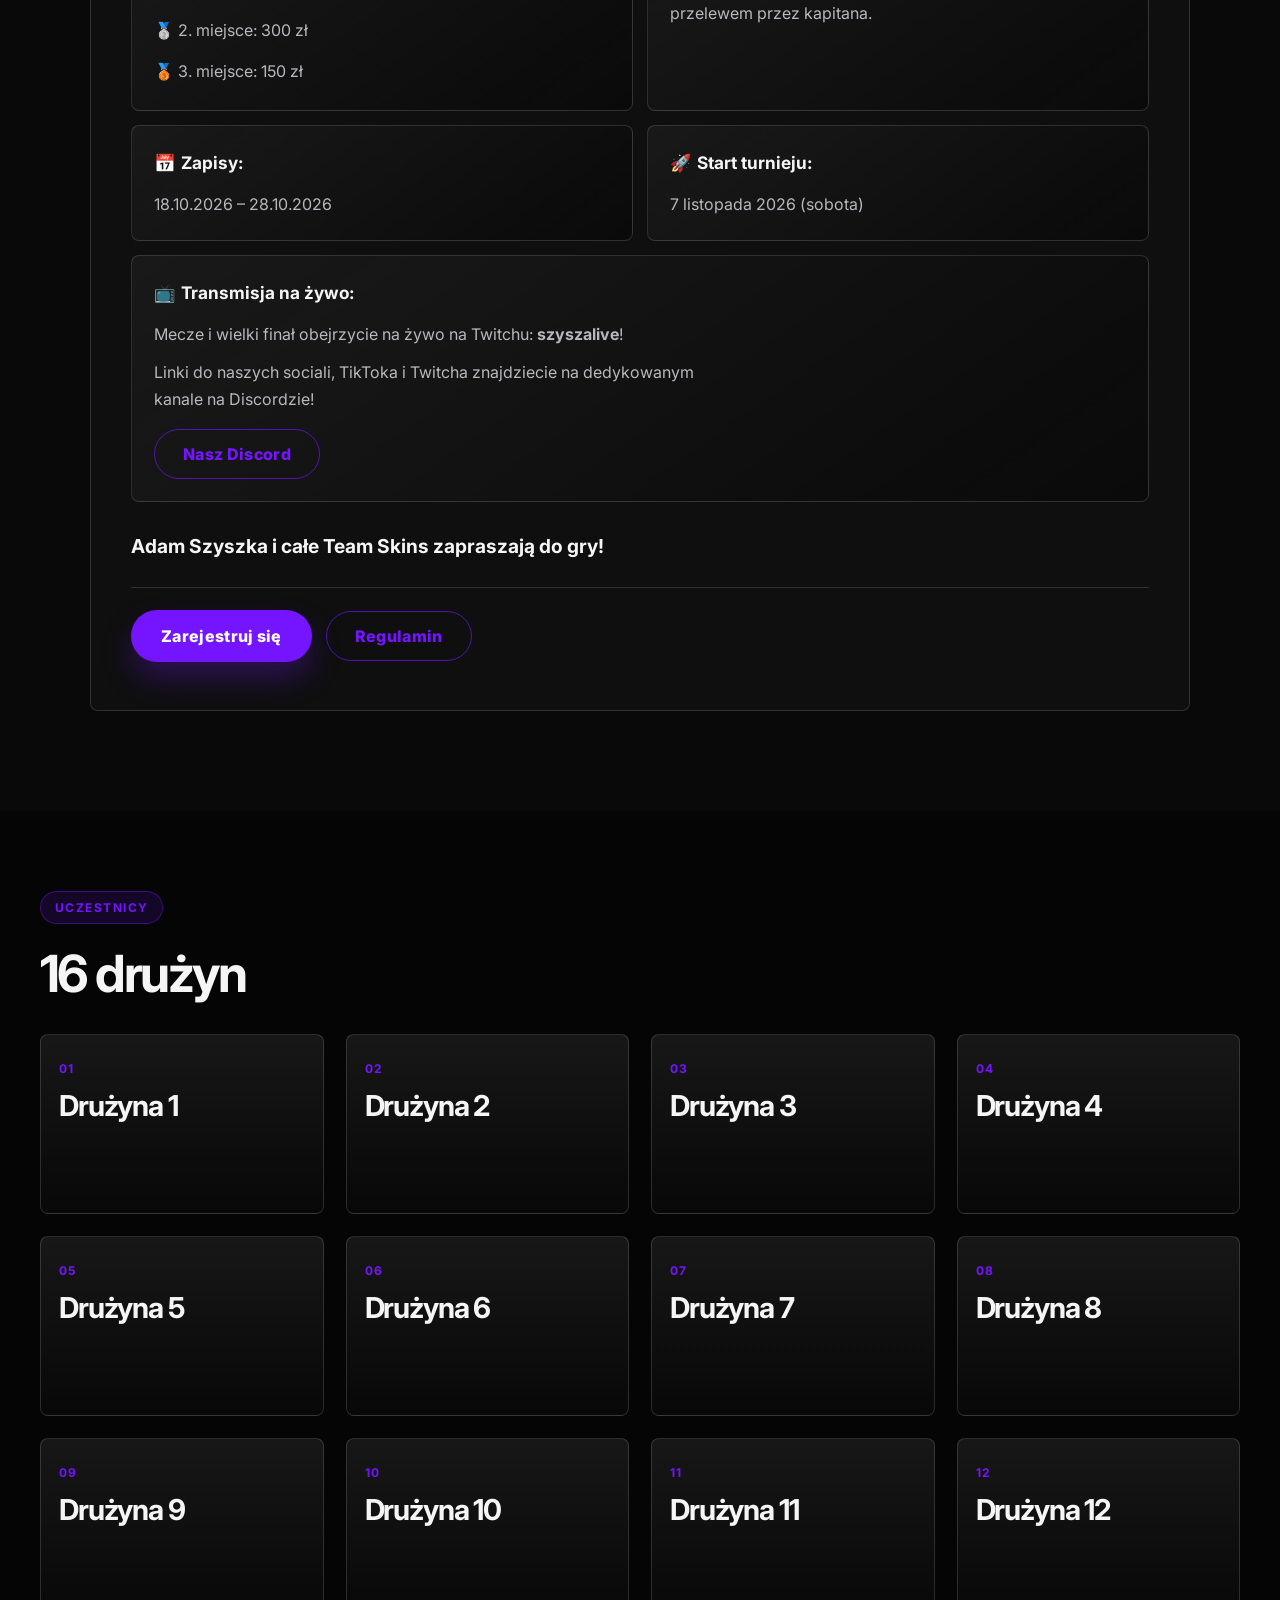
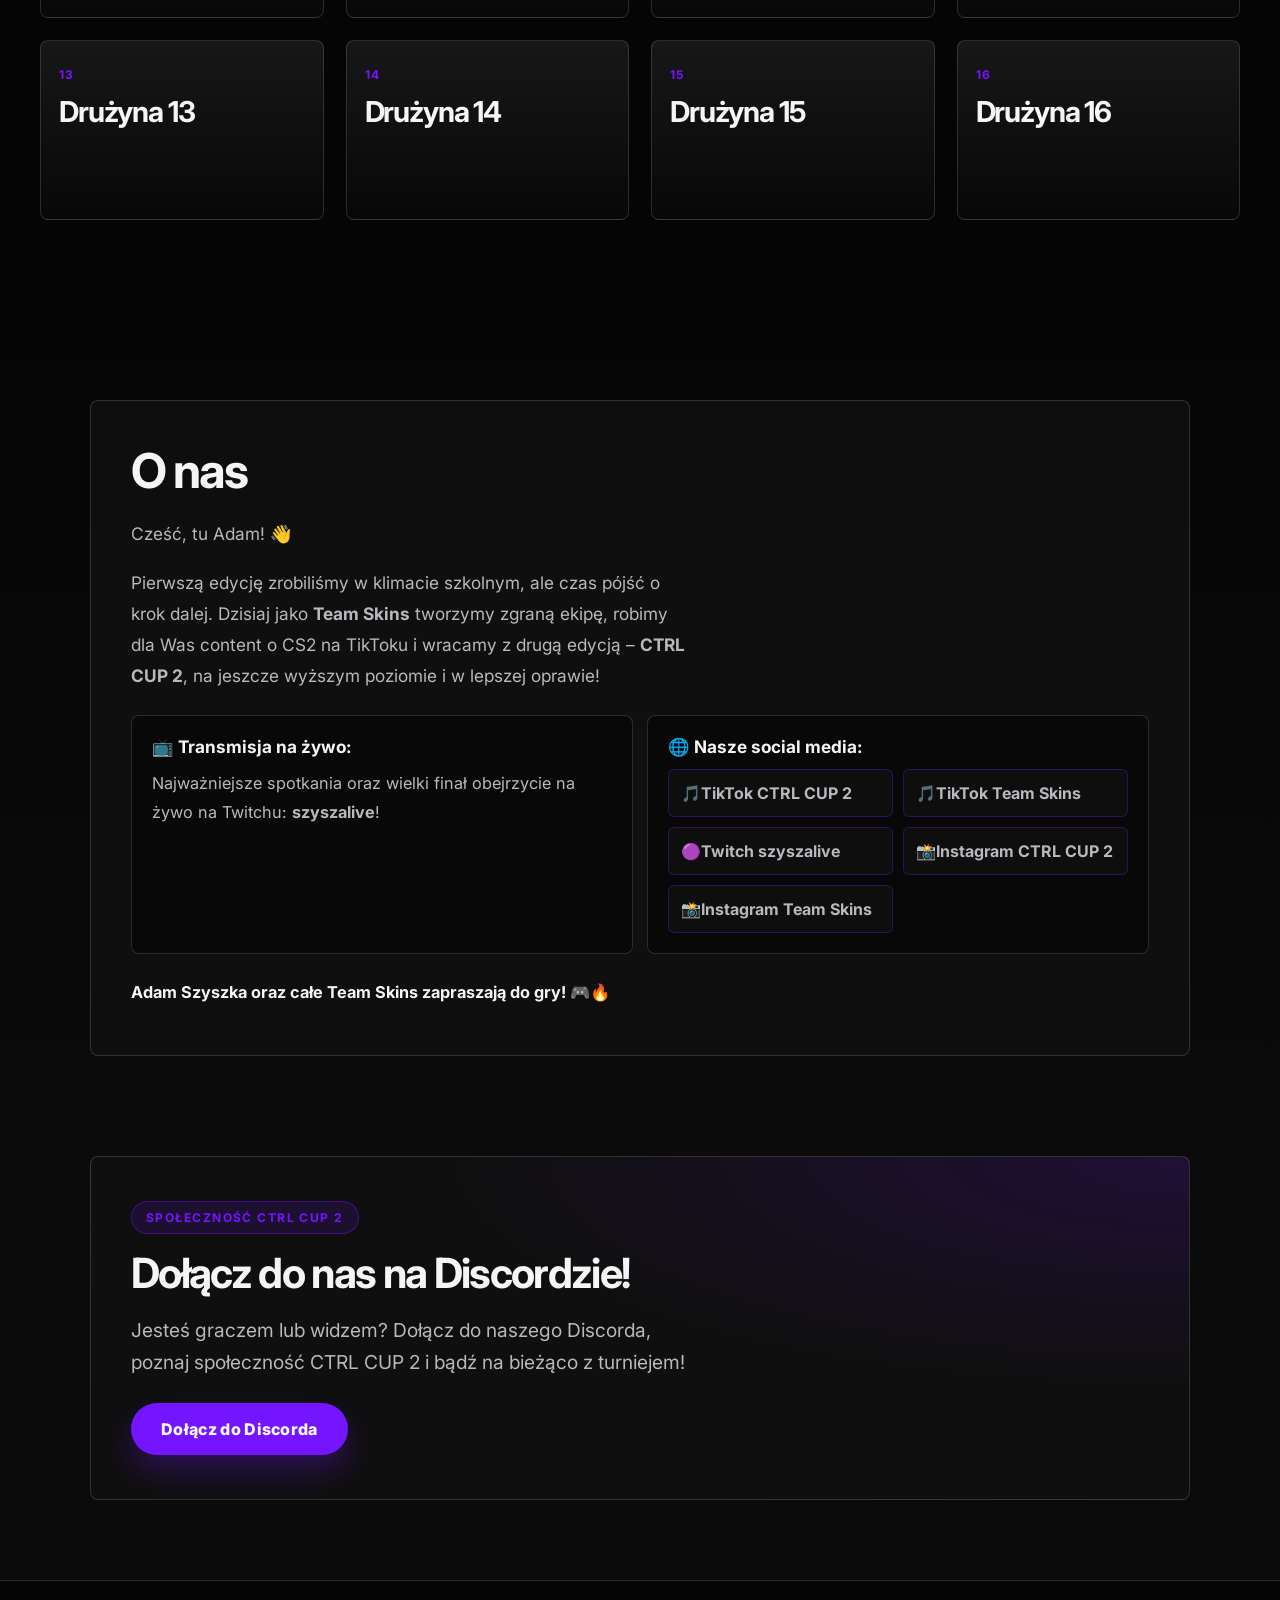
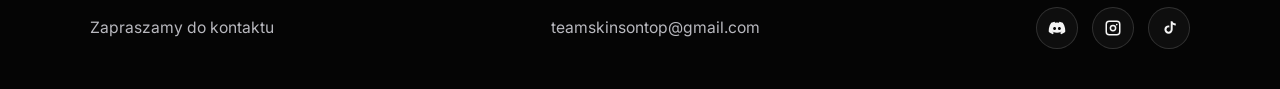
==== commit 4c96f85e: "Minor changes" ====
--- a/index.html
+++ b/index.html
@@ -111,7 +111,7 @@
             </article>
             <article class="info__card">
               <p class="info__card-title">📅 <strong>Zapisy:</strong></p>
-              <p>15.10.2026 – 28.10.2026</p>
+              <p>18.10.2026 – 28.10.2026</p>
             </article>
             <article class="info__card">
               <p class="info__card-title">
@@ -131,13 +131,7 @@
                 Linki do naszych sociali, TikToka i Twitcha znajdziecie na
                 dedykowanym kanale na Discordzie!
               </p>
-              <a
-                href="https://discord.gg/KyXP9p6bDp"
-                class="secondary-button"
-                target="_blank"
-                rel="noopener noreferrer"
-                >Dołącz do Discorda</a
-              >
+              <a href="#discord" class="secondary-button">Nasz Discord</a>
             </article>
           </div>
           <p class="info__closing">
@@ -167,224 +161,224 @@
             <article class="team-card">
               <div class="team-card__content">
                 <span class="team-card__number">01</span>
-                <h3>Szerszeń</h3>
-              </div>
-              <ul class="team-card__players">
-                <li>Jan</li>
-                <li>Bartek</li>
-                <li>Michał</li>
-                <li>Olek</li>
-                <li>Kuba</li>
+                <h3>Drużyna 1</h3>
+              </div>
+              <ul class="team-card__players">
+                <li>Gracz 1</li>
+                <li>Gracz 2</li>
+                <li>Gracz 3</li>
+                <li>Gracz 4</li>
+                <li>Gracz 5</li>
               </ul>
             </article>
 
             <article class="team-card">
               <div class="team-card__content">
                 <span class="team-card__number">02</span>
-                <h3>Orły</h3>
-              </div>
-              <ul class="team-card__players">
-                <li>Łukasz</li>
-                <li>Patryk</li>
-                <li>Dominik</li>
-                <li>Paweł</li>
-                <li>Karol</li>
+                <h3>Drużyna 2</h3>
+              </div>
+              <ul class="team-card__players">
+                <li>Gracz 1</li>
+                <li>Gracz 2</li>
+                <li>Gracz 3</li>
+                <li>Gracz 4</li>
+                <li>Gracz 5</li>
               </ul>
             </article>
 
             <article class="team-card">
               <div class="team-card__content">
                 <span class="team-card__number">03</span>
-                <h3>Jastrzębie</h3>
-              </div>
-              <ul class="team-card__players">
-                <li>Adam</li>
-                <li>Mateusz</li>
-                <li>Filip</li>
-                <li>Tomek</li>
-                <li>Marcin</li>
+                <h3>Drużyna 3</h3>
+              </div>
+              <ul class="team-card__players">
+                <li>Gracz 1</li>
+                <li>Gracz 2</li>
+                <li>Gracz 3</li>
+                <li>Gracz 4</li>
+                <li>Gracz 5</li>
               </ul>
             </article>
 
             <article class="team-card">
               <div class="team-card__content">
                 <span class="team-card__number">04</span>
-                <h3>Leśnicy</h3>
-              </div>
-              <ul class="team-card__players">
-                <li>Kacper</li>
-                <li>Jakub</li>
-                <li>Tom</li>
-                <li>Rafał</li>
-                <li>Piotr</li>
+                <h3>Drużyna 4</h3>
+              </div>
+              <ul class="team-card__players">
+                <li>Gracz 1</li>
+                <li>Gracz 2</li>
+                <li>Gracz 3</li>
+                <li>Gracz 4</li>
+                <li>Gracz 5</li>
               </ul>
             </article>
 
             <article class="team-card">
               <div class="team-card__content">
                 <span class="team-card__number">05</span>
-                <h3>Wilki</h3>
-              </div>
-              <ul class="team-card__players">
-                <li>Jarek</li>
-                <li>Igor</li>
-                <li>Wiktor</li>
-                <li>Daniel</li>
-                <li>Szymon</li>
+                <h3>Drużyna 5</h3>
+              </div>
+              <ul class="team-card__players">
+                <li>Gracz 1</li>
+                <li>Gracz 2</li>
+                <li>Gracz 3</li>
+                <li>Gracz 4</li>
+                <li>Gracz 5</li>
               </ul>
             </article>
 
             <article class="team-card">
               <div class="team-card__content">
                 <span class="team-card__number">06</span>
-                <h3>Rogi</h3>
-              </div>
-              <ul class="team-card__players">
-                <li>Jacek</li>
-                <li>Krystian</li>
-                <li>Maciek</li>
-                <li>Roman</li>
-                <li>Artur</li>
+                <h3>Drużyna 6</h3>
+              </div>
+              <ul class="team-card__players">
+                <li>Gracz 1</li>
+                <li>Gracz 2</li>
+                <li>Gracz 3</li>
+                <li>Gracz 4</li>
+                <li>Gracz 5</li>
               </ul>
             </article>
 
             <article class="team-card">
               <div class="team-card__content">
                 <span class="team-card__number">07</span>
-                <h3>Drzewa</h3>
-              </div>
-              <ul class="team-card__players">
-                <li>Miłosz</li>
-                <li>Dawid</li>
-                <li>Leszek</li>
-                <li>Wojtek</li>
-                <li>Oskar</li>
+                <h3>Drużyna 7</h3>
+              </div>
+              <ul class="team-card__players">
+                <li>Gracz 1</li>
+                <li>Gracz 2</li>
+                <li>Gracz 3</li>
+                <li>Gracz 4</li>
+                <li>Gracz 5</li>
               </ul>
             </article>
 
             <article class="team-card">
               <div class="team-card__content">
                 <span class="team-card__number">08</span>
-                <h3>Thunder</h3>
-              </div>
-              <ul class="team-card__players">
-                <li>Bartosz</li>
-                <li>Łukasz</li>
-                <li>Grzegorz</li>
-                <li>Damian</li>
-                <li>Paweł</li>
+                <h3>Drużyna 8</h3>
+              </div>
+              <ul class="team-card__players">
+                <li>Gracz 1</li>
+                <li>Gracz 2</li>
+                <li>Gracz 3</li>
+                <li>Gracz 4</li>
+                <li>Gracz 5</li>
               </ul>
             </article>
 
             <article class="team-card">
               <div class="team-card__content">
                 <span class="team-card__number">09</span>
-                <h3>Żubry</h3>
-              </div>
-              <ul class="team-card__players">
-                <li>Radosław</li>
-                <li>Andrzej</li>
-                <li>Stefan</li>
-                <li>Robert</li>
-                <li>Mariusz</li>
+                <h3>Drużyna 9</h3>
+              </div>
+              <ul class="team-card__players">
+                <li>Gracz 1</li>
+                <li>Gracz 2</li>
+                <li>Gracz 3</li>
+                <li>Gracz 4</li>
+                <li>Gracz 5</li>
               </ul>
             </article>
 
             <article class="team-card">
               <div class="team-card__content">
                 <span class="team-card__number">10</span>
-                <h3>Granaty</h3>
-              </div>
-              <ul class="team-card__players">
-                <li>Hubert</li>
-                <li>Marcel</li>
-                <li>Franek</li>
-                <li>Leon</li>
-                <li>Alan</li>
+                <h3>Drużyna 10</h3>
+              </div>
+              <ul class="team-card__players">
+                <li>Gracz 1</li>
+                <li>Gracz 2</li>
+                <li>Gracz 3</li>
+                <li>Gracz 4</li>
+                <li>Gracz 5</li>
               </ul>
             </article>
 
             <article class="team-card">
               <div class="team-card__content">
                 <span class="team-card__number">11</span>
-                <h3>Wicher</h3>
-              </div>
-              <ul class="team-card__players">
-                <li>Józef</li>
-                <li>Amadeusz</li>
-                <li>Borys</li>
-                <li>Staszek</li>
-                <li>Ryszard</li>
+                <h3>Drużyna 11</h3>
+              </div>
+              <ul class="team-card__players">
+                <li>Gracz 1</li>
+                <li>Gracz 2</li>
+                <li>Gracz 3</li>
+                <li>Gracz 4</li>
+                <li>Gracz 5</li>
               </ul>
             </article>
 
             <article class="team-card">
               <div class="team-card__content">
                 <span class="team-card__number">12</span>
-                <h3>Ogniki</h3>
-              </div>
-              <ul class="team-card__players">
-                <li>Mateusz</li>
-                <li>Wojciech</li>
-                <li>Przemek</li>
-                <li>Kamil</li>
-                <li>Gienek</li>
+                <h3>Drużyna 12</h3>
+              </div>
+              <ul class="team-card__players">
+                <li>Gracz 1</li>
+                <li>Gracz 2</li>
+                <li>Gracz 3</li>
+                <li>Gracz 4</li>
+                <li>Gracz 5</li>
               </ul>
             </article>
 
             <article class="team-card">
               <div class="team-card__content">
                 <span class="team-card__number">13</span>
-                <h3>Bloki</h3>
-              </div>
-              <ul class="team-card__players">
-                <li>Rafał</li>
-                <li>Igor</li>
-                <li>Cyprian</li>
-                <li>Maciej</li>
-                <li>Kevin</li>
+                <h3>Drużyna 13</h3>
+              </div>
+              <ul class="team-card__players">
+                <li>Gracz 1</li>
+                <li>Gracz 2</li>
+                <li>Gracz 3</li>
+                <li>Gracz 4</li>
+                <li>Gracz 5</li>
               </ul>
             </article>
 
             <article class="team-card">
               <div class="team-card__content">
                 <span class="team-card__number">14</span>
-                <h3>Fala</h3>
-              </div>
-              <ul class="team-card__players">
-                <li>Przemek</li>
-                <li>Maciek</li>
-                <li>Rafał</li>
-                <li>Wiktor</li>
-                <li>Daniel</li>
+                <h3>Drużyna 14</h3>
+              </div>
+              <ul class="team-card__players">
+                <li>Gracz 1</li>
+                <li>Gracz 2</li>
+                <li>Gracz 3</li>
+                <li>Gracz 4</li>
+                <li>Gracz 5</li>
               </ul>
             </article>
 
             <article class="team-card">
               <div class="team-card__content">
                 <span class="team-card__number">15</span>
-                <h3>Meteory</h3>
-              </div>
-              <ul class="team-card__players">
-                <li>Oskar</li>
-                <li>Juliusz</li>
-                <li>Patryk</li>
-                <li>Dominik</li>
-                <li>Mikołaj</li>
+                <h3>Drużyna 15</h3>
+              </div>
+              <ul class="team-card__players">
+                <li>Gracz 1</li>
+                <li>Gracz 2</li>
+                <li>Gracz 3</li>
+                <li>Gracz 4</li>
+                <li>Gracz 5</li>
               </ul>
             </article>
 
             <article class="team-card">
               <div class="team-card__content">
                 <span class="team-card__number">16</span>
-                <h3>Husaria</h3>
-              </div>
-              <ul class="team-card__players">
-                <li>Marcin</li>
-                <li>Karol</li>
-                <li>Dawid</li>
-                <li>Bartek</li>
-                <li>Łukasz</li>
+                <h3>Drużyna 16</h3>
+              </div>
+              <ul class="team-card__players">
+                <li>Gracz 1</li>
+                <li>Gracz 2</li>
+                <li>Gracz 3</li>
+                <li>Gracz 4</li>
+                <li>Gracz 5</li>
               </ul>
             </article>
           </div>
@@ -476,7 +470,7 @@
           <a
             class="primary-button"
             id="discord-join"
-            href="https://discord.gg/KyXP9p6bDp"
+            href="https://discord.gg/dxQ3wvkEyY"
             target="_blank"
             rel="noopener noreferrer"
           >
@@ -492,7 +486,7 @@
         <a href="mailto:teamskinsontop@gmail.com">teamskinsontop@gmail.com</a>
         <div class="footer__socials">
           <a
-            href="https://discord.gg/KyXP9p6bDp"
+            href="https://discord.gg/dxQ3wvkEyY"
             target="_blank"
             rel="noopener noreferrer"
             aria-label="Discord"
--- a/style.css
+++ b/style.css
@@ -724,22 +724,32 @@
   width: 100%;
   padding: 10px 12px;
   border-radius: 6px;
+  border: 1px solid rgba(117, 21, 255, 0.32);
   background: rgba(17, 17, 17, 0.8);
   color: var(--muted);
+  cursor: pointer;
   line-height: 1.5;
   text-decoration: none;
   transition:
     color 0.2s ease,
     background 0.2s ease,
-    transform 0.2s ease;
+    transform 0.2s ease,
+    border-color 0.2s ease,
+    box-shadow 0.2s ease;
 }
 
 .about__social-list a:hover,
 .about__social-list a:focus-visible {
   transform: translateY(-2px);
-  background: rgba(117, 21, 255, 0.14);
-  color: var(--text);
-  outline: none;
+  border-color: rgba(117, 21, 255, 0.8);
+  background: rgba(117, 21, 255, 0.2);
+  color: var(--text);
+  box-shadow: 0 8px 20px rgba(117, 21, 255, 0.16);
+}
+
+.about__social-list a:focus-visible {
+  outline: 2px solid var(--primary);
+  outline-offset: 3px;
 }
 
 .about__closing {
